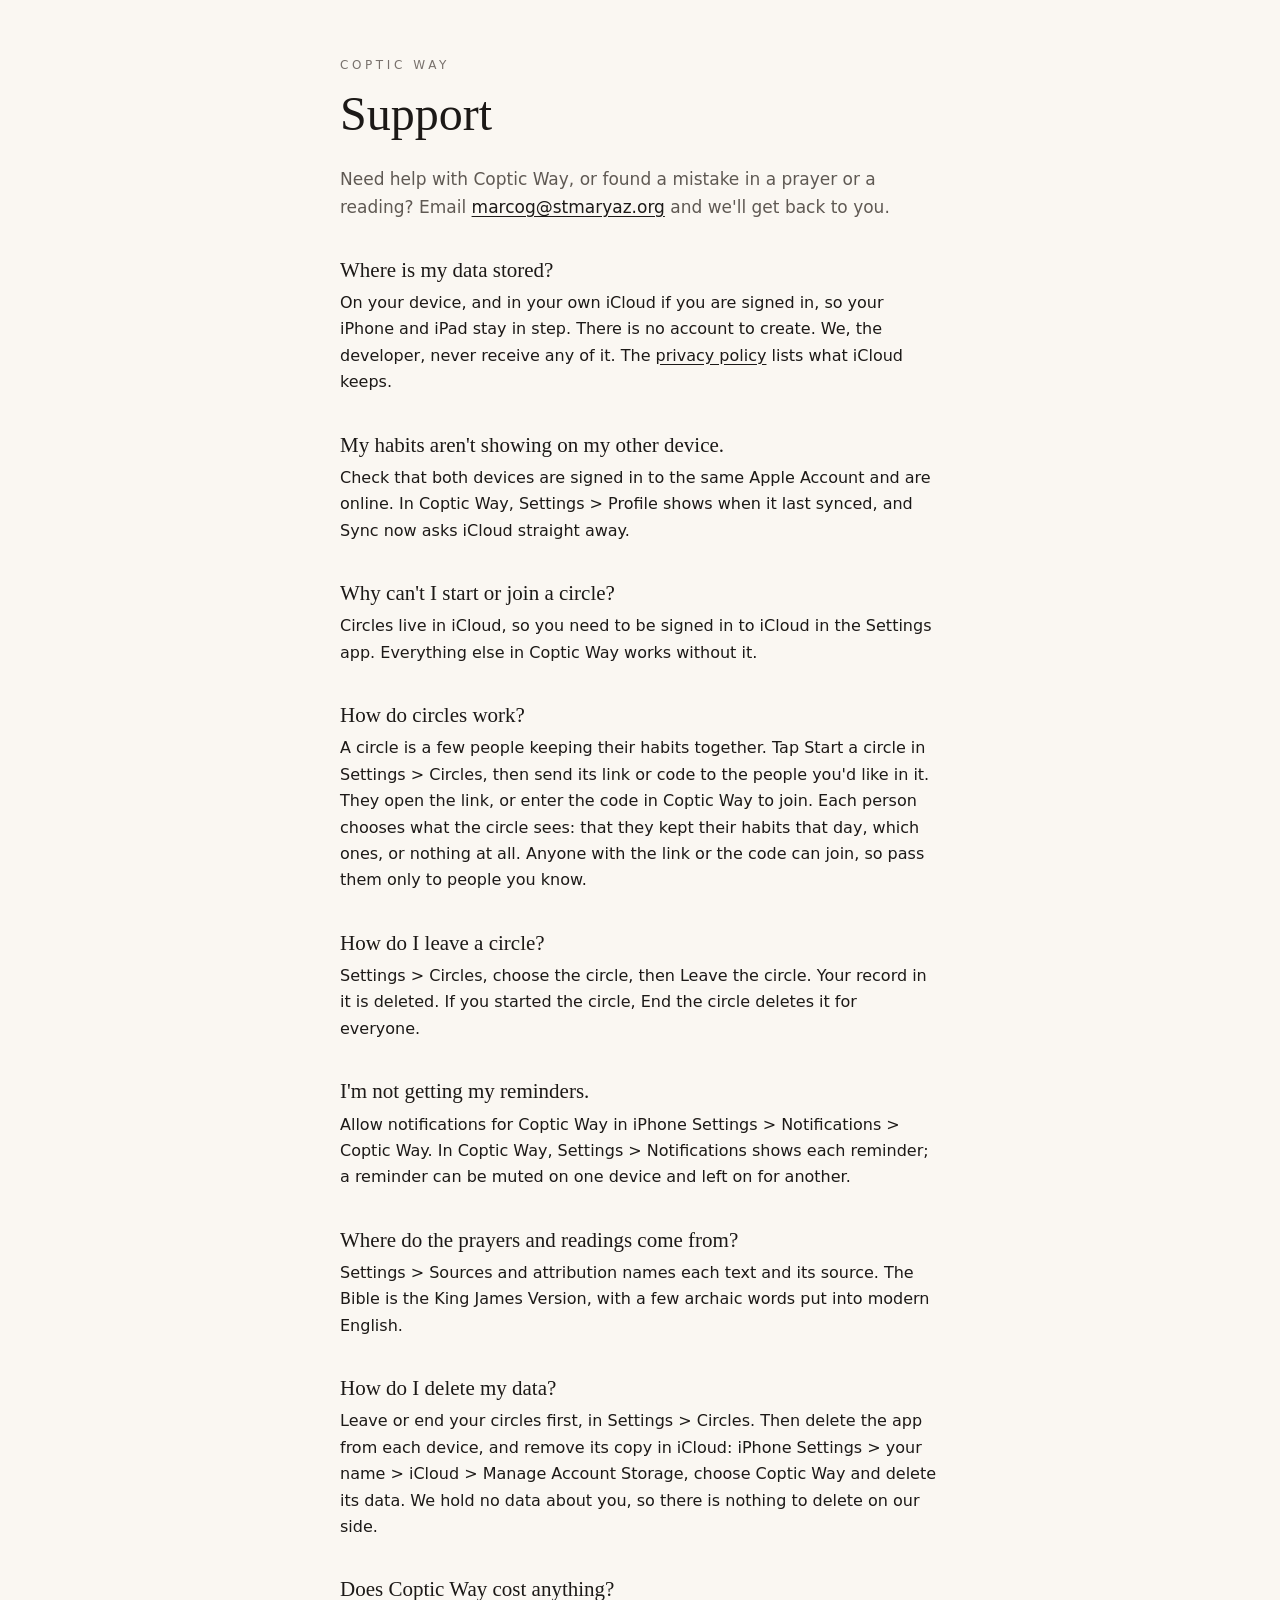
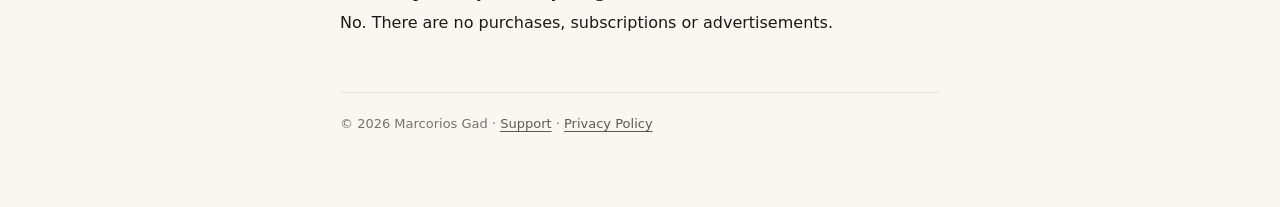
==== support.html @ de6fec99 "Coptic Way's privacy policy and support pages Published from docs/site in coptic-way-ios; edit them " ====
<!doctype html>
<html lang="en">
<head>
<meta charset="utf-8">
<meta name="viewport" content="width=device-width, initial-scale=1">
<title>Coptic Way Support</title>
<meta name="description" content="Help and answers for Coptic Way.">
<link rel="stylesheet" href="style.css">
</head>
<body>
<main>
  <p class="eyebrow"><a href="./">Coptic Way</a></p>
  <h1>Support</h1>
  <p class="lead">Need help with Coptic Way, or found a mistake in a prayer or a reading? Email <a href="mailto:marcog@stmaryaz.org">marcog@stmaryaz.org</a> and we'll get back to you.</p>

  <h2>Where is my data stored?</h2>
  <p>On your device, and in your own iCloud if you are signed in, so your iPhone and iPad stay in step. There is no account to create. We, the developer, never receive any of it. The <a href="privacy.html">privacy policy</a> lists what iCloud keeps.</p>

  <h2>My habits aren't showing on my other device.</h2>
  <p>Check that both devices are signed in to the same Apple Account and are online. In Coptic Way, Settings &gt; Profile shows when it last synced, and Sync now asks iCloud straight away.</p>

  <h2>Why can't I start or join a circle?</h2>
  <p>Circles live in iCloud, so you need to be signed in to iCloud in the Settings app. Everything else in Coptic Way works without it.</p>

  <h2>How do circles work?</h2>
  <p>A circle is a few people keeping their habits together. Tap Start a circle in Settings &gt; Circles, then send its link or code to the people you'd like in it. They open the link, or enter the code in Coptic Way to join. Each person chooses what the circle sees: that they kept their habits that day, which ones, or nothing at all. Anyone with the link or the code can join, so pass them only to people you know.</p>

  <h2>How do I leave a circle?</h2>
  <p>Settings &gt; Circles, choose the circle, then Leave the circle. Your record in it is deleted. If you started the circle, End the circle deletes it for everyone.</p>

  <h2>I'm not getting my reminders.</h2>
  <p>Allow notifications for Coptic Way in iPhone Settings &gt; Notifications &gt; Coptic Way. In Coptic Way, Settings &gt; Notifications shows each reminder; a reminder can be muted on one device and left on for another.</p>

  <h2>Where do the prayers and readings come from?</h2>
  <p>Settings &gt; Sources and attribution names each text and its source. The Bible is the King James Version, with a few archaic words put into modern English.</p>

  <h2>How do I delete my data?</h2>
  <p>Leave or end your circles first, in Settings &gt; Circles. Then delete the app from each device, and remove its copy in iCloud: iPhone Settings &gt; your name &gt; iCloud &gt; Manage Account Storage, choose Coptic Way and delete its data. We hold no data about you, so there is nothing to delete on our side.</p>

  <h2>Does Coptic Way cost anything?</h2>
  <p>No. There are no purchases, subscriptions or advertisements.</p>

  <footer>© 2026 Marcorios Gad · <a href="support.html">Support</a> · <a href="privacy.html">Privacy Policy</a></footer>
</main>
</body>
</html>
---- style.css ----
:root {
  --paper: #FAF7F2;
  --ink: #1C1917;
  --muted: #5F5953;
  --soft: #78716C;
  --line: #E7E5E4;
  color-scheme: light dark;
}

@media (prefers-color-scheme: dark) {
  :root {
    --paper: #141210;
    --ink: #F3EFE8;
    --muted: #A39D97;
    --soft: #8A847F;
    --line: #35312E;
  }
}

* { box-sizing: border-box; }

body {
  margin: 0;
  background: var(--paper);
  color: var(--ink);
  font: 400 16px/1.65 -apple-system, BlinkMacSystemFont, "Segoe UI", system-ui, sans-serif;
  -webkit-font-smoothing: antialiased;
}

main {
  max-width: 640px;
  margin: 0 auto;
  padding: 56px 20px 72px;
}

.eyebrow {
  margin: 0 0 12px;
  font-size: 12px;
  letter-spacing: 0.3em;
  text-transform: uppercase;
}

.eyebrow a { color: var(--soft); text-decoration: none; }

h1 {
  margin: 0;
  font: 400 clamp(36px, 8vw, 48px)/1.1 "New York", "Iowan Old Style", Georgia, serif;
}

h2 {
  margin: 36px 0 6px;
  font: 400 21px/1.3 "New York", "Iowan Old Style", Georgia, serif;
}

p { margin: 0 0 12px; }

.meta { margin-top: 8px; color: var(--soft); font-size: 13px; }

.lead { margin-top: 24px; color: var(--muted); font-size: 17px; }

a { color: var(--ink); text-underline-offset: 3px; }

footer {
  margin-top: 56px;
  padding-top: 20px;
  border-top: 1px solid var(--line);
  color: var(--soft);
  font-size: 13px;
}

footer a { color: var(--muted); }

ul { margin: 0 0 12px; padding-left: 22px; }
li { margin-bottom: 6px; }
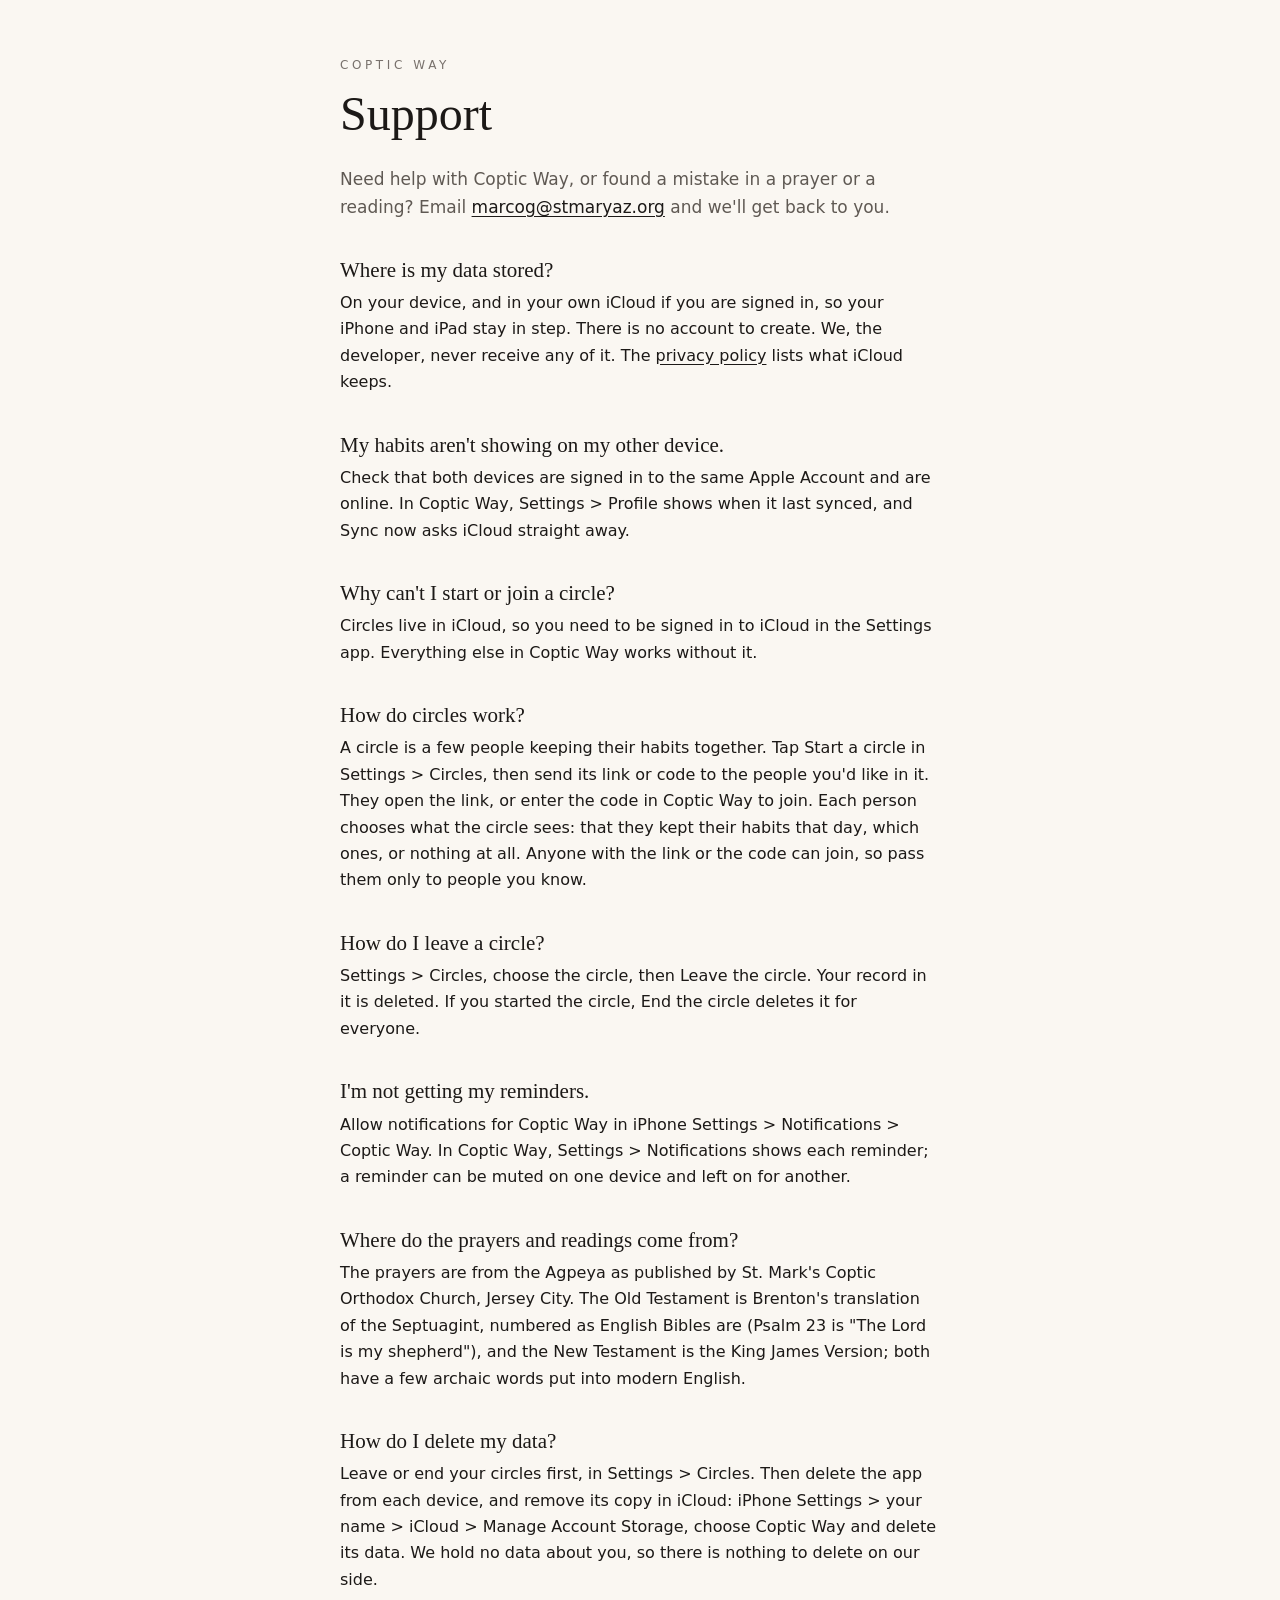
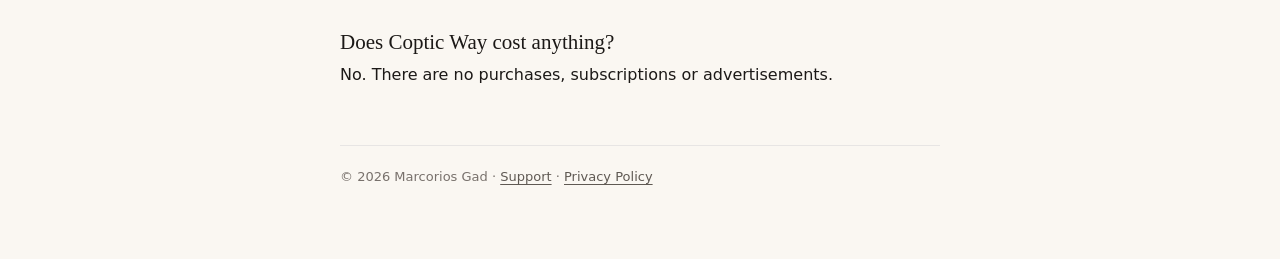
==== commit 881dc89d: "Support page: Septuagint and KJV sources, drop the removed Sources page Co-Authored-By: Claude Opus " ====
--- a/support.html
+++ b/support.html
@@ -32,7 +32,7 @@
   <p>Allow notifications for Coptic Way in iPhone Settings &gt; Notifications &gt; Coptic Way. In Coptic Way, Settings &gt; Notifications shows each reminder; a reminder can be muted on one device and left on for another.</p>
 
   <h2>Where do the prayers and readings come from?</h2>
-  <p>Settings &gt; Sources and attribution names each text and its source. The Bible is the King James Version, with a few archaic words put into modern English.</p>
+  <p>The prayers are from the Agpeya as published by St. Mark's Coptic Orthodox Church, Jersey City. The Old Testament is Brenton's translation of the Septuagint, numbered as English Bibles are (Psalm 23 is "The Lord is my shepherd"), and the New Testament is the King James Version; both have a few archaic words put into modern English.</p>
 
   <h2>How do I delete my data?</h2>
   <p>Leave or end your circles first, in Settings &gt; Circles. Then delete the app from each device, and remove its copy in iCloud: iPhone Settings &gt; your name &gt; iCloud &gt; Manage Account Storage, choose Coptic Way and delete its data. We hold no data about you, so there is nothing to delete on our side.</p>
